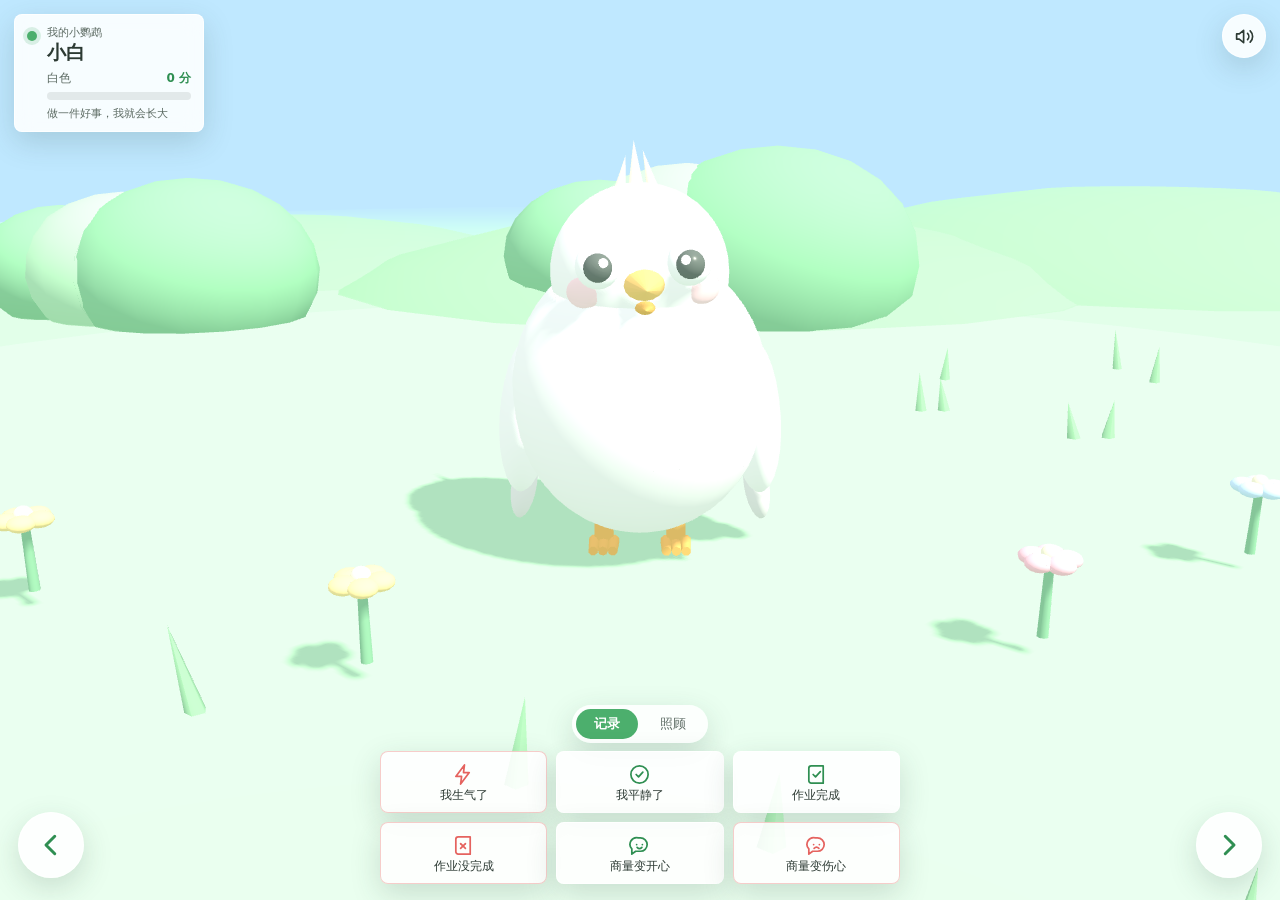
==== index.html @ 8490cca9 "Move parrot onto the grass with left/right flying controls" ====
<!doctype html>
<html lang="zh-CN">
  <head>
    <meta charset="UTF-8" />
    <meta name="viewport" content="width=device-width, initial-scale=1, viewport-fit=cover" />
    <meta name="theme-color" content="#bfe8ff" />
    <meta name="description" content="一只会陪你管理情绪和学习的小鹦鹉。" />
    <link rel="icon" href="./favicon.svg" type="image/svg+xml" />
    <title>小鹦鹉 · 成长花园</title>
    <link rel="stylesheet" href="./styles.css" />
  </head>
  <body>
    <main id="app">
      <canvas id="scene" aria-label="3D 小鹦鹉"></canvas>

      <div id="loading" class="loading" role="status">
        <div class="loading-bird" aria-hidden="true"></div>
        <p>小鹦鹉正在飞来...</p>
      </div>

      <div id="fallback" class="fallback" hidden>
        <h2>小鹦鹉飞不动了</h2>
        <p>这个浏览器好像打不开 3D。换一个浏览器，或者用手机、平板再试试。</p>
      </div>

      <header class="hud">
        <section class="pet-status" aria-label="小鹦鹉状态">
          <span class="status-dot" aria-hidden="true"></span>
          <div class="status-copy">
            <p class="eyebrow">我的小鹦鹉</p>
            <h1 id="pet-name">小白</h1>

            <div class="growth-row">
              <span id="level-text">白色</span>
              <strong id="score-text">0 分</strong>
            </div>
            <div class="growth-track" aria-hidden="true">
              <div id="growth-fill" class="growth-fill"></div>
            </div>
            <p id="growth-hint" class="growth-hint">做一件好事，我就会长大</p>
          </div>
        </section>

        <button
          id="sound-toggle"
          class="icon-button"
          type="button"
          aria-label="关闭声音"
          aria-pressed="true"
        >
          <svg viewBox="0 0 24 24" aria-hidden="true" class="icon-on">
            <path d="M11 5 6 9H3v6h3l5 4V5Z"></path>
            <path d="M15.5 8.5a5 5 0 0 1 0 7"></path>
            <path d="M18.5 5.5a9 9 0 0 1 0 13"></path>
          </svg>
          <svg viewBox="0 0 24 24" aria-hidden="true" class="icon-off">
            <path d="M11 5 6 9H3v6h3l5 4V5Z"></path>
            <path d="m16 9 5 6"></path>
            <path d="m21 9-5 6"></path>
          </svg>
        </button>
      </header>

      <p id="speech" class="speech" role="status" aria-live="polite"></p>
      <p id="interaction-hint" class="interaction-hint">点一点小鹦鹉，陪陪它</p>

      <button id="move-left" class="move-button move-left" type="button" aria-label="向左飞">
        <svg viewBox="0 0 24 24" aria-hidden="true">
          <path d="M15 5 8 12l7 7"></path>
        </svg>
      </button>
      <button id="move-right" class="move-button move-right" type="button" aria-label="向右飞">
        <svg viewBox="0 0 24 24" aria-hidden="true">
          <path d="m9 5 7 7-7 7"></path>
        </svg>
      </button>

      <section id="anger-panel" class="anger-panel" hidden aria-live="polite">
        <div class="anger-top">
          <span class="anger-label">深呼吸</span>
          <strong id="anger-time">0:00</strong>
        </div>
        <p id="anger-hint" class="anger-hint">5 分钟内平静下来，我就会变回来</p>
        <button id="calm-button" class="calm-button" type="button">我平静了</button>
      </section>

      <footer class="dock" aria-label="和小鹦鹉一起记录">
        <div class="dock-tabs" role="tablist" aria-label="切换面板">
          <button
            class="dock-tab is-active"
            type="button"
            role="tab"
            aria-selected="true"
            data-tab="score"
          >
            记录
          </button>
          <button
            class="dock-tab"
            type="button"
            role="tab"
            aria-selected="false"
            data-tab="care"
          >
            照顾
          </button>
        </div>

        <div class="dock-panel" data-panel="score">
          <button class="score-button is-bad" type="button" data-action="angry">
            <svg viewBox="0 0 24 24" aria-hidden="true">
              <path d="M13 2 4 14h6l-1 8 9-12h-6l1-8Z"></path>
            </svg>
            <span>我生气了</span>
          </button>

          <button class="score-button is-good" type="button" data-action="calm">
            <svg viewBox="0 0 24 24" aria-hidden="true">
              <path d="M12 21a9 9 0 1 0 0-18 9 9 0 0 0 0 18Z"></path>
              <path d="m8.5 12 2.5 2.5 4.5-5"></path>
            </svg>
            <span>我平静了</span>
          </button>

          <button class="score-button is-good" type="button" data-action="homework-done">
            <svg viewBox="0 0 24 24" aria-hidden="true">
              <path d="M4 5.5A2.5 2.5 0 0 1 6.5 3H19v18H6.5A2.5 2.5 0 0 1 4 18.5v-13Z"></path>
              <path d="m8.5 12 2.5 2.5 5-5.5"></path>
            </svg>
            <span>作业完成</span>
          </button>

          <button class="score-button is-bad" type="button" data-action="homework-missed">
            <svg viewBox="0 0 24 24" aria-hidden="true">
              <path d="M4 5.5A2.5 2.5 0 0 1 6.5 3H19v18H6.5A2.5 2.5 0 0 1 4 18.5v-13Z"></path>
              <path d="m9 10 5 5"></path>
              <path d="m14 10-5 5"></path>
            </svg>
            <span>作业没完成</span>
          </button>

          <button class="score-button is-good" type="button" data-action="talk-happy">
            <svg viewBox="0 0 24 24" aria-hidden="true">
              <path d="M20 11a7 7 0 0 1-7 7H8l-4 3v-5.5A7 7 0 0 1 11 4h2a7 7 0 0 1 7 7Z"></path>
              <path d="M9 11h.01"></path>
              <path d="M15 11h.01"></path>
              <path d="M9.5 14c1.5 1.5 3.5 1.5 5 0"></path>
            </svg>
            <span>商量变开心</span>
          </button>

          <button class="score-button is-bad" type="button" data-action="talk-sad">
            <svg viewBox="0 0 24 24" aria-hidden="true">
              <path d="M20 11a7 7 0 0 1-7 7H8l-4 3v-5.5A7 7 0 0 1 11 4h2a7 7 0 0 1 7 7Z"></path>
              <path d="M9 11h.01"></path>
              <path d="M15 11h.01"></path>
              <path d="M9.5 15c1.5-1.5 3.5-1.5 5 0"></path>
            </svg>
            <span>商量变伤心</span>
          </button>
        </div>

        <div class="dock-panel" data-panel="care" hidden>
          <button class="care-button" type="button" data-action="pat">
            <svg viewBox="0 0 24 24" aria-hidden="true">
              <path d="M8 11V5.5a1.5 1.5 0 0 1 3 0V11"></path>
              <path d="M11 10V4.5a1.5 1.5 0 0 1 3 0V10"></path>
              <path d="M14 10V6a1.5 1.5 0 0 1 3 0v5"></path>
              <path d="M8 10.5 6.8 9.3a1.5 1.5 0 0 0-2.3 1.9L7 16a6 6 0 0 0 5.2 3H13a6 6 0 0 0 6-6V9a1.5 1.5 0 0 0-3 0"></path>
            </svg>
            <span>摸摸头</span>
          </button>

          <button class="care-button" type="button" data-action="brush">
            <svg viewBox="0 0 24 24" aria-hidden="true">
              <path d="m14.5 4.5 5 5"></path>
              <path d="m4 20 10.5-10.5"></path>
              <path d="M11 6.5 15.5 2l6.5 6.5-4.5 4.5"></path>
              <path d="m4 20 2 .5.5-2"></path>
            </svg>
            <span>梳梳毛</span>
          </button>

          <button class="care-button" type="button" data-action="feed">
            <svg viewBox="0 0 24 24" aria-hidden="true">
              <path d="M5 11h14l-1.3 9H6.3L5 11Z"></path>
              <path d="M8 11V8a4 4 0 0 1 8 0v3"></path>
              <path d="M9 15h6"></path>
            </svg>
            <span>喂一口</span>
          </button>

          <button class="care-button" type="button" data-action="talk">
            <svg viewBox="0 0 24 24" aria-hidden="true">
              <path d="M20 11a7 7 0 0 1-7 7H8l-4 3v-5.5A7 7 0 0 1 11 4h2a7 7 0 0 1 7 7Z"></path>
              <path d="M9 11h.01"></path>
              <path d="M13 11h.01"></path>
              <path d="M17 11h.01"></path>
            </svg>
            <span>叫一声</span>
          </button>
        </div>
      </footer>
    </main>

    <script src="./vendor/three.min.js"></script>
    <script src="./app.js"></script>
  </body>
</html>
---- styles.css ----
:root {
  --ink: #2c3a33;
  --ink-soft: #5c6b63;
  --panel: rgba(255, 255, 255, 0.88);
  --panel-line: rgba(255, 255, 255, 0.9);
  --shadow: 0 10px 30px rgba(44, 74, 60, 0.18);
  --leaf: #4caf6d;
  --leaf-deep: #2f8f52;
  --sun: #ffb347;
  --danger: #e5635f;
  --sky: #bfe8ff;
  --radius: 8px;
  --safe-top: env(safe-area-inset-top, 0px);
  --safe-bottom: env(safe-area-inset-bottom, 0px);
  --safe-left: env(safe-area-inset-left, 0px);
  --safe-right: env(safe-area-inset-right, 0px);
}

* {
  box-sizing: border-box;
}

[hidden] {
  display: none !important;
}

html,
body {
  margin: 0;
  padding: 0;
  height: 100%;
  overflow: hidden;
}

body {
  font-family: "PingFang SC", "Hiragino Sans GB", "Microsoft YaHei", "Segoe UI",
    system-ui, sans-serif;
  color: var(--ink);
  background: var(--sky);
  -webkit-tap-highlight-color: transparent;
  overscroll-behavior: none;
}

#app {
  position: fixed;
  inset: 0;
}

#scene {
  position: absolute;
  inset: 0;
  display: block;
  width: 100%;
  height: 100%;
  touch-action: none;
  cursor: grab;
}

#scene.is-dragging {
  cursor: grabbing;
}

/* ---------- HUD ---------- */

.hud {
  position: absolute;
  top: calc(var(--safe-top) + 14px);
  right: calc(var(--safe-right) + 14px);
  left: calc(var(--safe-left) + 14px);
  display: flex;
  align-items: flex-start;
  justify-content: space-between;
  gap: 12px;
  pointer-events: none;
}

.pet-status {
  display: flex;
  align-items: flex-start;
  gap: 10px;
  min-width: 190px;
  max-width: 280px;
  padding: 10px 12px;
  border: 1px solid var(--panel-line);
  border-radius: var(--radius);
  background: var(--panel);
  box-shadow: var(--shadow);
  backdrop-filter: blur(10px);
  -webkit-backdrop-filter: blur(10px);
}

.status-dot {
  flex: none;
  width: 10px;
  height: 10px;
  margin-top: 6px;
  border-radius: 50%;
  background: var(--leaf);
  box-shadow: 0 0 0 4px rgba(76, 175, 109, 0.18);
}

.status-copy {
  flex: 1;
  min-width: 0;
}

.eyebrow {
  margin: 0;
  font-size: 11px;
  letter-spacing: 0;
  color: var(--ink-soft);
}

#pet-name {
  margin: 1px 0 6px;
  font-size: 19px;
  line-height: 1.2;
  font-weight: 700;
}

.growth-row {
  display: flex;
  align-items: baseline;
  justify-content: space-between;
  gap: 8px;
  font-size: 12px;
  color: var(--ink-soft);
}

.growth-row strong {
  font-size: 12px;
  color: var(--leaf-deep);
}

.growth-track {
  height: 8px;
  margin-top: 5px;
  border-radius: 999px;
  background: rgba(44, 58, 51, 0.1);
  overflow: hidden;
}

.growth-fill {
  width: 0%;
  height: 100%;
  border-radius: 999px;
  background: linear-gradient(90deg, #7fd89a, var(--leaf-deep));
  transition: width 520ms cubic-bezier(0.22, 0.8, 0.3, 1);
}

.growth-fill.is-revive {
  background: linear-gradient(90deg, #ffd76a, #f0a93c);
}

.growth-hint {
  margin: 6px 0 0;
  font-size: 11px;
  line-height: 1.4;
  color: var(--ink-soft);
}

.revive-box {
  display: none;
}

.icon-button {
  flex: none;
  display: grid;
  place-items: center;
  width: 44px;
  height: 44px;
  border: 1px solid var(--panel-line);
  border-radius: 50%;
  background: var(--panel);
  color: var(--ink);
  box-shadow: var(--shadow);
  cursor: pointer;
  pointer-events: auto;
  transition: transform 160ms ease, background 160ms ease;
}

.icon-button:active {
  transform: scale(0.92);
}

.icon-button svg {
  width: 21px;
  height: 21px;
  fill: none;
  stroke: currentColor;
  stroke-width: 1.9;
  stroke-linecap: round;
  stroke-linejoin: round;
}

.icon-button .icon-off {
  display: none;
}

.icon-button[aria-pressed="false"] .icon-on {
  display: none;
}

.icon-button[aria-pressed="false"] .icon-off {
  display: block;
}

/* ---------- Speech ---------- */

.speech {
  position: absolute;
  left: 50%;
  top: 21%;
  transform: translate(-50%, 8px);
  max-width: min(78vw, 330px);
  margin: 0;
  padding: 10px 14px;
  border-radius: var(--radius);
  background: #fff;
  color: var(--ink);
  font-size: 15px;
  line-height: 1.45;
  text-align: center;
  box-shadow: var(--shadow);
  opacity: 0;
  pointer-events: none;
  transition: opacity 220ms ease, transform 220ms ease;
}

.speech.is-visible {
  opacity: 1;
  transform: translate(-50%, 0);
}

.speech::after {
  content: "";
  position: absolute;
  left: 50%;
  bottom: -7px;
  width: 14px;
  height: 14px;
  margin-left: -7px;
  background: #fff;
  transform: rotate(45deg);
  border-radius: 2px;
}

.interaction-hint {
  position: absolute;
  left: 50%;
  bottom: calc(var(--safe-bottom) + 206px);
  transform: translateX(-50%);
  margin: 0;
  padding: 5px 12px;
  border-radius: 999px;
  background: rgba(255, 255, 255, 0.72);
  color: var(--ink-soft);
  font-size: 12px;
  white-space: nowrap;
  pointer-events: none;
  transition: opacity 600ms ease;
}

.interaction-hint.is-hidden {
  opacity: 0;
}

/* ---------- 生气计时 ---------- */

.anger-panel {
  position: absolute;
  left: 50%;
  bottom: calc(var(--safe-bottom) + 178px);
  transform: translateX(-50%);
  width: min(92vw, 360px);
  padding: 12px 14px 14px;
  border: 1px solid rgba(229, 99, 95, 0.35);
  border-radius: var(--radius);
  background: rgba(255, 255, 255, 0.95);
  box-shadow: var(--shadow);
  z-index: 6;
}

.anger-top {
  display: flex;
  align-items: baseline;
  justify-content: space-between;
  gap: 8px;
}

.anger-label {
  font-size: 12px;
  color: var(--ink-soft);
}

#anger-time {
  font-size: 21px;
  line-height: 1;
  color: var(--danger);
}

.anger-hint {
  margin: 5px 0 10px;
  font-size: 12px;
  line-height: 1.4;
  color: var(--ink-soft);
}

.calm-button {
  display: block;
  width: 100%;
  padding: 12px;
  border: none;
  border-radius: var(--radius);
  background: var(--leaf);
  color: #fff;
  font-family: inherit;
  font-size: 16px;
  font-weight: 700;
  cursor: pointer;
  transition: transform 140ms ease, background 140ms ease;
}

.calm-button:active {
  transform: translateY(2px) scale(0.99);
  background: var(--leaf-deep);
}

/* ---------- 底部面板 ---------- */

.dock {
  position: absolute;
  right: calc(var(--safe-right) + 14px);
  bottom: calc(var(--safe-bottom) + 16px);
  left: calc(var(--safe-left) + 14px);
  display: flex;
  flex-direction: column;
  gap: 8px;
  max-width: 520px;
  margin: 0 auto;
}

.dock-tabs {
  align-self: center;
  display: flex;
  gap: 4px;
  padding: 4px;
  border-radius: 999px;
  background: rgba(255, 255, 255, 0.86);
  box-shadow: var(--shadow);
}

.dock-tab {
  border: none;
  padding: 6px 18px;
  border-radius: 999px;
  background: transparent;
  color: var(--ink-soft);
  font-family: inherit;
  font-size: 13px;
  cursor: pointer;
  transition: background 160ms ease, color 160ms ease;
}

.dock-tab.is-active {
  background: var(--leaf);
  color: #fff;
  font-weight: 700;
}

.dock-panel {
  display: grid;
  grid-template-columns: repeat(3, minmax(0, 1fr));
  gap: 9px;
}

.dock-panel[data-panel="care"] {
  grid-template-columns: repeat(4, minmax(0, 1fr));
}

.score-button,
.care-button {
  display: flex;
  flex-direction: column;
  align-items: center;
  justify-content: center;
  gap: 3px;
  min-width: 0;
  min-height: 62px;
  padding: 9px 4px 8px;
  border: 1px solid var(--panel-line);
  border-radius: var(--radius);
  background: var(--panel);
  color: var(--ink);
  font-family: inherit;
  font-size: 12px;
  line-height: 1.1;
  white-space: nowrap;
  box-shadow: var(--shadow);
  cursor: pointer;
  transition: transform 140ms ease, background 140ms ease;
}

.score-button svg,
.care-button svg {
  width: 23px;
  height: 23px;
  fill: none;
  stroke: var(--leaf-deep);
  stroke-width: 1.8;
  stroke-linecap: round;
  stroke-linejoin: round;
}

.score-button.is-bad svg {
  stroke: var(--danger);
}

.score-button.is-bad {
  border-color: rgba(229, 99, 95, 0.32);
}

.score-button:active,
.care-button:active {
  transform: translateY(2px) scale(0.98);
  background: #fff;
}

.score-button.is-busy,
.care-button.is-busy {
  background: #fff;
}

/* ---------- 左右飞行按钮 ---------- */

.move-button {
  position: absolute;
  bottom: calc(var(--safe-bottom) + 22px);
  display: grid;
  place-items: center;
  width: 66px;
  height: 66px;
  padding: 0;
  border: 1px solid var(--panel-line);
  border-radius: 50%;
  background: rgba(255, 255, 255, 0.9);
  color: var(--leaf-deep);
  box-shadow: var(--shadow);
  cursor: pointer;
  touch-action: none;
  user-select: none;
  -webkit-user-select: none;
  z-index: 8;
  transition: transform 120ms ease, background 140ms ease;
}

.move-button svg {
  width: 30px;
  height: 30px;
  fill: none;
  stroke: currentColor;
  stroke-width: 2.4;
  stroke-linecap: round;
  stroke-linejoin: round;
}

.move-left {
  left: calc(var(--safe-left) + 18px);
}

.move-right {
  right: calc(var(--safe-right) + 18px);
}

.move-button.is-held {
  transform: scale(0.94);
  background: var(--leaf);
  color: #fff;
}

body.is-egg .move-button {
  opacity: 0.4;
}

/* 变成蛋的时候按钮不能再按 */
body.is-egg .move-button {
  cursor: not-allowed;
}

/* ---------- Loading / fallback ---------- */

.loading,
.fallback {
  position: absolute;
  inset: 0;
  display: grid;
  place-content: center;
  justify-items: center;
  gap: 14px;
  padding: 24px;
  background: linear-gradient(180deg, #cdeeff 0%, #bfe8ff 55%, #d9f3d8 100%);
  text-align: center;
  transition: opacity 420ms ease;
  z-index: 20;
}

.loading p,
.fallback p {
  margin: 0;
  color: var(--ink-soft);
  font-size: 14px;
  line-height: 1.6;
  max-width: 30ch;
}

.fallback h2 {
  margin: 0;
  font-size: 18px;
}

.loading.is-hidden {
  opacity: 0;
  pointer-events: none;
}

.loading-bird {
  width: 52px;
  height: 52px;
  border-radius: 50% 50% 46% 46%;
  background: #fff;
  box-shadow: inset -8px -6px 0 rgba(255, 179, 71, 0.25);
  position: relative;
  animation: hover 1.6s ease-in-out infinite;
}

.loading-bird::before {
  content: "";
  position: absolute;
  right: -6px;
  top: 20px;
  width: 0;
  height: 0;
  border-top: 7px solid transparent;
  border-bottom: 7px solid transparent;
  border-left: 13px solid var(--sun);
}

.loading-bird::after {
  content: "";
  position: absolute;
  left: 13px;
  top: 15px;
  width: 7px;
  height: 7px;
  border-radius: 50%;
  background: var(--ink);
}

@keyframes hover {
  0%,
  100% {
    transform: translateY(0) rotate(-2deg);
  }
  50% {
    transform: translateY(-9px) rotate(2deg);
  }
}

/* ---------- Small screens ---------- */

@media (max-width: 420px) {
  .pet-status {
    min-width: 0;
    max-width: 66vw;
    padding: 9px 10px;
  }

  #pet-name {
    font-size: 17px;
  }

  .speech {
    top: 18%;
    font-size: 14px;
  }

  .dock {
    gap: 6px;
  }

  .dock-panel {
    gap: 7px;
  }

  .score-button,
  .care-button {
    min-height: 58px;
    padding: 8px 2px 7px;
    font-size: 11px;
  }

  .score-button svg,
  .care-button svg {
    width: 21px;
    height: 21px;
  }

  .interaction-hint {
    display: none;
  }

  .anger-panel {
    bottom: calc(var(--safe-bottom) + 168px);
  }

  /* 手机上把方向按钮抬到面板上方，免得挡住记录按钮 */
  .move-button {
    bottom: calc(var(--safe-bottom) + 214px);
    width: 56px;
    height: 56px;
  }

  .move-button svg {
    width: 26px;
    height: 26px;
  }

  .move-left {
    left: calc(var(--safe-left) + 12px);
  }

  .move-right {
    right: calc(var(--safe-right) + 12px);
  }
}

@media (max-height: 620px) {
  .interaction-hint {
    display: none;
  }

  .speech {
    top: 26%;
    font-size: 14px;
  }
}

@media (prefers-reduced-motion: reduce) {
  .loading-bird {
    animation: none;
  }

  .growth-fill {
    transition: none;
  }
}
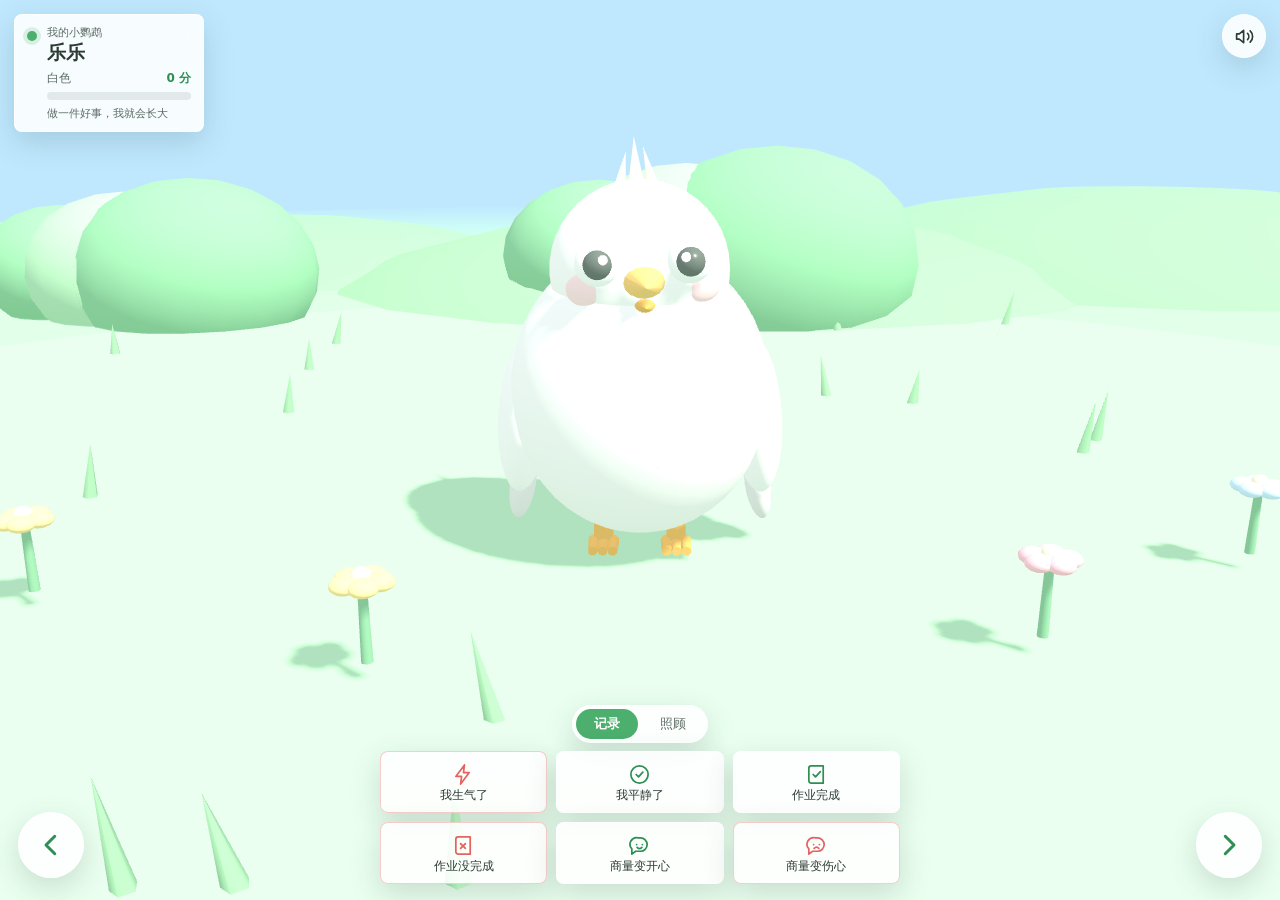
==== commit 77e4c2af: "Name the parrot Lele (乐乐)" ====
--- a/index.html
+++ b/index.html
@@ -28,7 +28,7 @@
           <span class="status-dot" aria-hidden="true"></span>
           <div class="status-copy">
             <p class="eyebrow">我的小鹦鹉</p>
-            <h1 id="pet-name">小白</h1>
+            <h1 id="pet-name">乐乐</h1>
 
             <div class="growth-row">
               <span id="level-text">白色</span>
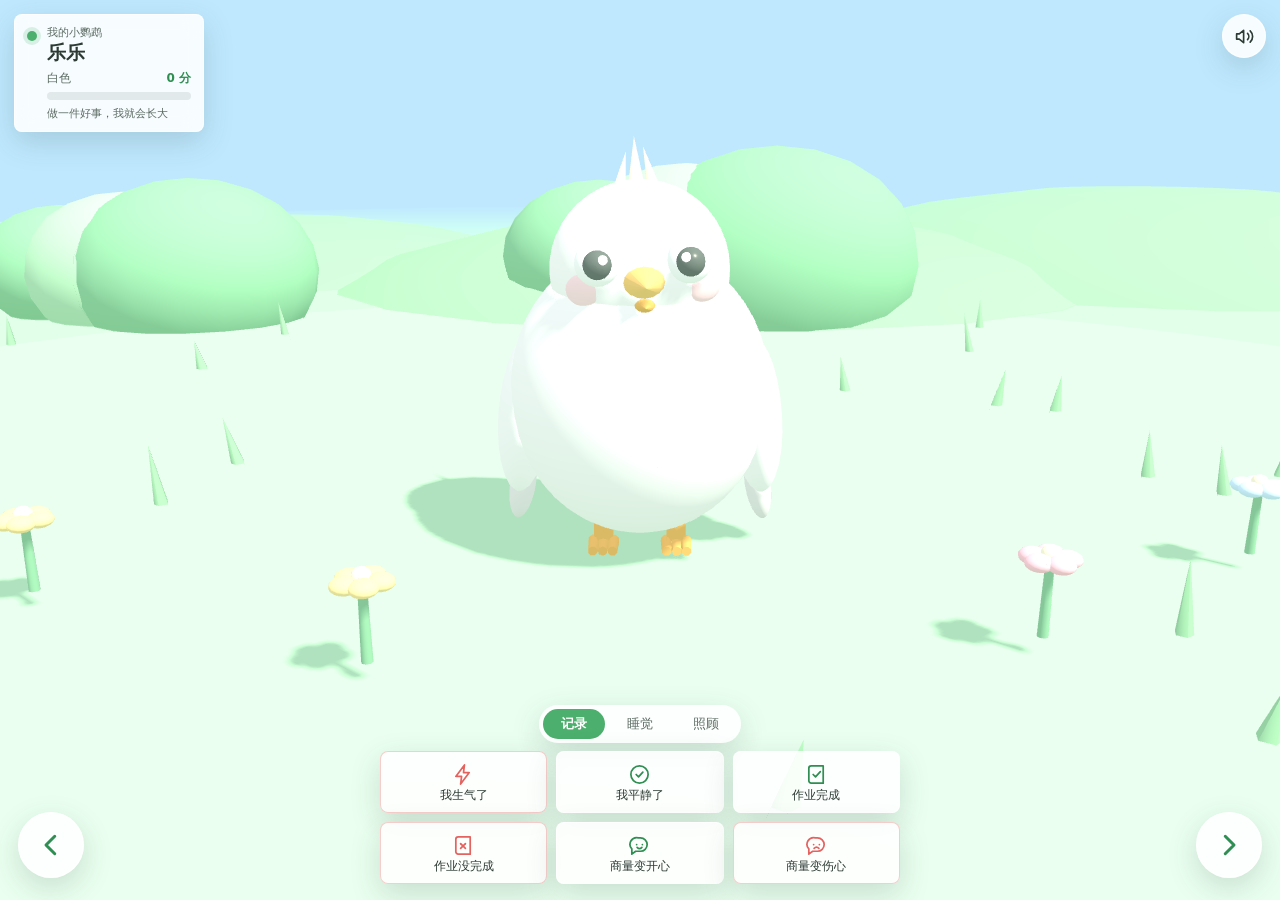
==== commit 1cc9db06: "Add sleep scoring panel with undo, and keep move buttons clear of the taller dock" ====
--- a/index.html
+++ b/index.html
@@ -100,6 +100,15 @@
             type="button"
             role="tab"
             aria-selected="false"
+            data-tab="sleep"
+          >
+            睡觉
+          </button>
+          <button
+            class="dock-tab"
+            type="button"
+            role="tab"
+            aria-selected="false"
             data-tab="care"
           >
             照顾
@@ -160,6 +169,51 @@
           </button>
         </div>
 
+        <div class="dock-panel" data-panel="sleep" hidden>
+          <button class="score-button is-bad" type="button" data-action="sleep-drag">
+            <svg viewBox="0 0 24 24" aria-hidden="true">
+              <path d="M12 21a9 9 0 1 0 0-18 9 9 0 0 0 0 18Z"></path>
+              <path d="M12 7.5V12l3 2"></path>
+            </svg>
+            <span>睡前事情拖拉</span>
+          </button>
+
+          <button class="score-button is-bad" type="button" data-action="sleep-wake">
+            <svg viewBox="0 0 24 24" aria-hidden="true">
+              <path d="M3 10.5 12 3l9 7.5"></path>
+              <path d="M5 9.5V20h14V9.5"></path>
+              <path d="M9 20v-5h6v5"></path>
+            </svg>
+            <span>半夜醒来</span>
+          </button>
+
+          <button class="score-button is-bad" type="button" data-action="sleep-chat">
+            <svg viewBox="0 0 24 24" aria-hidden="true">
+              <path d="M20 10a6 6 0 0 1-6 6H8l-4 3v-5.5A6 6 0 0 1 10 4h4a6 6 0 0 1 6 6Z"></path>
+              <path d="M9 10h.01"></path>
+              <path d="M12 13h.01"></path>
+              <path d="M15 10h.01"></path>
+            </svg>
+            <span>半夜和妹妹聊天</span>
+          </button>
+
+          <button class="score-button is-good" type="button" data-action="sleep-good">
+            <svg viewBox="0 0 24 24" aria-hidden="true">
+              <path d="M20 14.5A8 8 0 0 1 9.5 4a8 8 0 1 0 10.5 10.5Z"></path>
+              <path d="m16.5 7 .9 1.9 2.1.3-1.5 1.4.4 2-1.9-1-1.9 1 .4-2-1.5-1.4 2.1-.3Z"></path>
+            </svg>
+            <span>睡得香</span>
+          </button>
+
+          <button id="undo-button" class="undo-button" type="button">
+            <svg viewBox="0 0 24 24" aria-hidden="true">
+              <path d="M9 7H5V3"></path>
+              <path d="M5 7a8 8 0 1 1-1 7"></path>
+            </svg>
+            <span>点错了，加回来</span>
+          </button>
+        </div>
+
         <div class="dock-panel" data-panel="care" hidden>
           <button class="care-button" type="button" data-action="pat">
             <svg viewBox="0 0 24 24" aria-hidden="true">
--- a/styles.css
+++ b/styles.css
@@ -376,6 +376,49 @@
 
 .dock-panel[data-panel="care"] {
   grid-template-columns: repeat(4, minmax(0, 1fr));
+}
+
+/* 睡觉的按钮字比较长，用两列排 */
+.dock-panel[data-panel="sleep"] {
+  grid-template-columns: repeat(2, minmax(0, 1fr));
+}
+
+.undo-button {
+  grid-column: 1 / -1;
+  display: flex;
+  align-items: center;
+  justify-content: center;
+  gap: 6px;
+  min-height: 40px;
+  padding: 8px 10px;
+  border: 1px dashed rgba(44, 58, 51, 0.28);
+  border-radius: var(--radius);
+  background: rgba(255, 255, 255, 0.7);
+  color: var(--ink-soft);
+  font-family: inherit;
+  font-size: 13px;
+  cursor: pointer;
+  transition: background 140ms ease, transform 140ms ease, opacity 160ms ease;
+}
+
+.undo-button svg {
+  width: 17px;
+  height: 17px;
+  fill: none;
+  stroke: currentColor;
+  stroke-width: 1.9;
+  stroke-linecap: round;
+  stroke-linejoin: round;
+}
+
+.undo-button:active {
+  transform: translateY(2px) scale(0.99);
+  background: #fff;
+}
+
+.undo-button:disabled {
+  opacity: 0.45;
+  cursor: default;
 }
 
 .score-button,
@@ -613,9 +656,10 @@
     bottom: calc(var(--safe-bottom) + 168px);
   }
 
-  /* 手机上把方向按钮抬到面板上方，免得挡住记录按钮 */
+  /* 手机上把方向按钮抬到面板上方，免得挡住记录按钮。
+     面板高度由 JS 写进 --dock-height，睡觉面板变高时按钮会自动跟着抬高。 */
   .move-button {
-    bottom: calc(var(--safe-bottom) + 214px);
+    bottom: calc(var(--safe-bottom) + var(--dock-height, 186px) + 28px);
     width: 56px;
     height: 56px;
   }
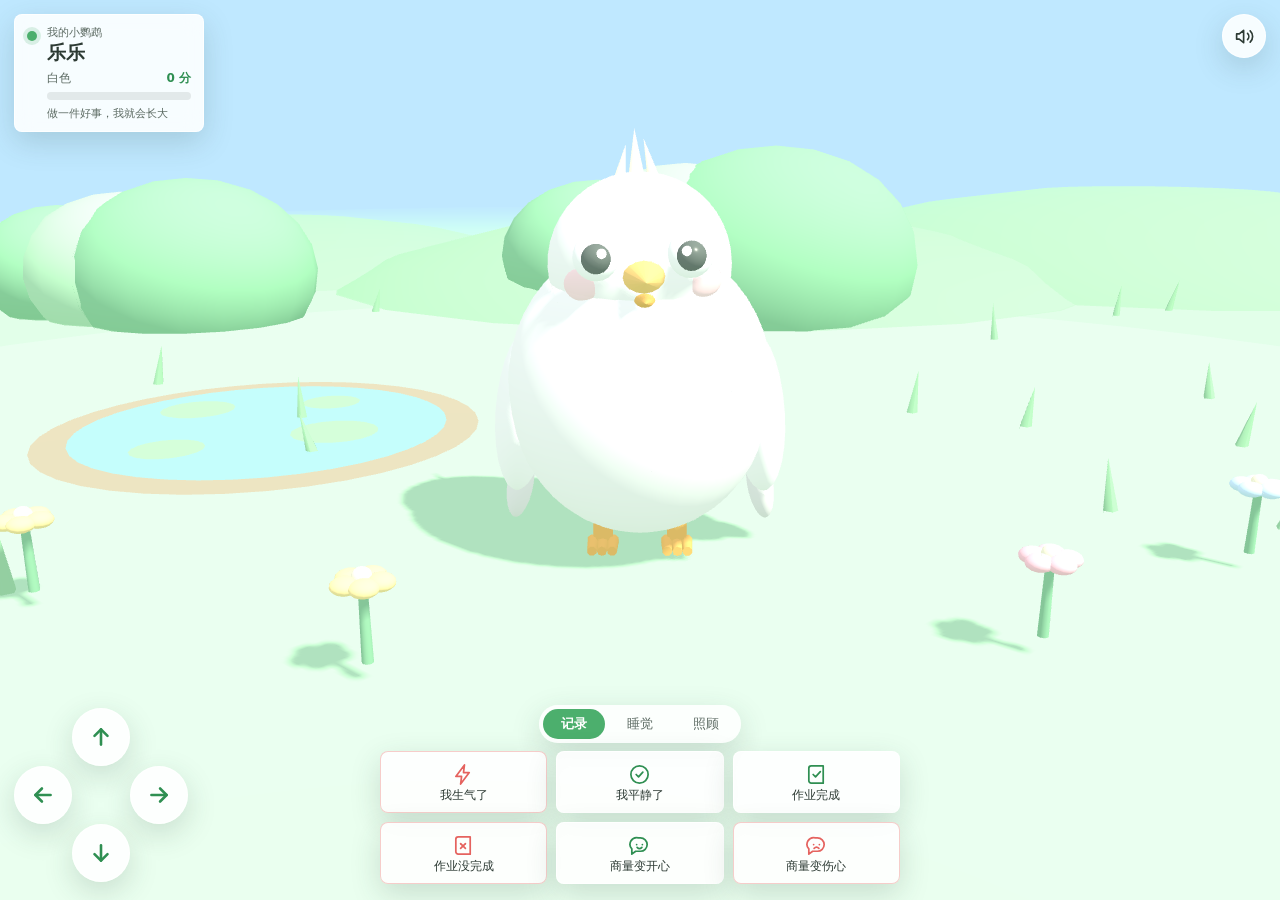
==== commit ef03dbdc: "Replace left/right buttons with a four-way d-pad so Lele can also fly forward and back" ====
--- a/index.html
+++ b/index.html
@@ -64,16 +64,32 @@
       <p id="speech" class="speech" role="status" aria-live="polite"></p>
       <p id="interaction-hint" class="interaction-hint">点一点小鹦鹉，陪陪它</p>
 
-      <button id="move-left" class="move-button move-left" type="button" aria-label="向左飞">
-        <svg viewBox="0 0 24 24" aria-hidden="true">
-          <path d="M15 5 8 12l7 7"></path>
-        </svg>
-      </button>
-      <button id="move-right" class="move-button move-right" type="button" aria-label="向右飞">
-        <svg viewBox="0 0 24 24" aria-hidden="true">
-          <path d="m9 5 7 7-7 7"></path>
-        </svg>
-      </button>
+      <div class="dpad" role="group" aria-label="带乐乐飞">
+        <button id="move-forward" class="move-button dpad-up" type="button" aria-label="向前飞">
+          <svg viewBox="0 0 24 24" aria-hidden="true">
+            <path d="M12 19V5"></path>
+            <path d="m6 11 6-6 6 6"></path>
+          </svg>
+        </button>
+        <button id="move-left" class="move-button dpad-left" type="button" aria-label="向左飞">
+          <svg viewBox="0 0 24 24" aria-hidden="true">
+            <path d="M19 12H5"></path>
+            <path d="m11 6-6 6 6 6"></path>
+          </svg>
+        </button>
+        <button id="move-right" class="move-button dpad-right" type="button" aria-label="向右飞">
+          <svg viewBox="0 0 24 24" aria-hidden="true">
+            <path d="M5 12h14"></path>
+            <path d="m13 6 6 6-6 6"></path>
+          </svg>
+        </button>
+        <button id="move-back" class="move-button dpad-down" type="button" aria-label="向后飞">
+          <svg viewBox="0 0 24 24" aria-hidden="true">
+            <path d="M12 5v14"></path>
+            <path d="m6 13 6 6 6-6"></path>
+          </svg>
+        </button>
+      </div>
 
       <section id="anger-panel" class="anger-panel" hidden aria-live="polite">
         <div class="anger-top">
--- a/styles.css
+++ b/styles.css
@@ -474,15 +474,25 @@
   background: #fff;
 }
 
-/* ---------- 左右飞行按钮 ---------- */
+/* ---------- 四个方向的十字方向盘 ---------- */
+
+.dpad {
+  --dpad-btn: 58px;
+  position: absolute;
+  left: calc(var(--safe-left) + 14px);
+  bottom: calc(var(--safe-bottom) + 18px);
+  width: calc(var(--dpad-btn) * 3);
+  height: calc(var(--dpad-btn) * 3);
+  z-index: 8;
+  pointer-events: none;
+}
 
 .move-button {
   position: absolute;
-  bottom: calc(var(--safe-bottom) + 22px);
   display: grid;
   place-items: center;
-  width: 66px;
-  height: 66px;
+  width: var(--dpad-btn);
+  height: var(--dpad-btn);
   padding: 0;
   border: 1px solid var(--panel-line);
   border-radius: 50%;
@@ -493,13 +503,13 @@
   touch-action: none;
   user-select: none;
   -webkit-user-select: none;
-  z-index: 8;
+  pointer-events: auto;
   transition: transform 120ms ease, background 140ms ease;
 }
 
 .move-button svg {
-  width: 30px;
-  height: 30px;
+  width: 26px;
+  height: 26px;
   fill: none;
   stroke: currentColor;
   stroke-width: 2.4;
@@ -507,12 +517,24 @@
   stroke-linejoin: round;
 }
 
-.move-left {
-  left: calc(var(--safe-left) + 18px);
-}
-
-.move-right {
-  right: calc(var(--safe-right) + 18px);
+.dpad-up {
+  left: var(--dpad-btn);
+  top: 0;
+}
+
+.dpad-down {
+  left: var(--dpad-btn);
+  bottom: 0;
+}
+
+.dpad-left {
+  left: 0;
+  top: var(--dpad-btn);
+}
+
+.dpad-right {
+  right: 0;
+  top: var(--dpad-btn);
 }
 
 .move-button.is-held {
@@ -523,10 +545,6 @@
 
 body.is-egg .move-button {
   opacity: 0.4;
-}
-
-/* 变成蛋的时候按钮不能再按 */
-body.is-egg .move-button {
   cursor: not-allowed;
 }
 
@@ -656,25 +674,17 @@
     bottom: calc(var(--safe-bottom) + 168px);
   }
 
-  /* 手机上把方向按钮抬到面板上方，免得挡住记录按钮。
-     面板高度由 JS 写进 --dock-height，睡觉面板变高时按钮会自动跟着抬高。 */
-  .move-button {
-    bottom: calc(var(--safe-bottom) + var(--dock-height, 186px) + 28px);
-    width: 56px;
-    height: 56px;
+  /* 手机上把方向盘抬到面板上方，免得挡住记录按钮。
+     面板高度由 JS 写进 --dock-height，睡觉面板变高时它会自动跟着抬高。 */
+  .dpad {
+    --dpad-btn: 48px;
+    left: calc(var(--safe-left) + 10px);
+    bottom: calc(var(--safe-bottom) + var(--dock-height, 186px) + 16px);
   }
 
   .move-button svg {
-    width: 26px;
-    height: 26px;
-  }
-
-  .move-left {
-    left: calc(var(--safe-left) + 12px);
-  }
-
-  .move-right {
-    right: calc(var(--safe-right) + 12px);
+    width: 22px;
+    height: 22px;
   }
 }
 
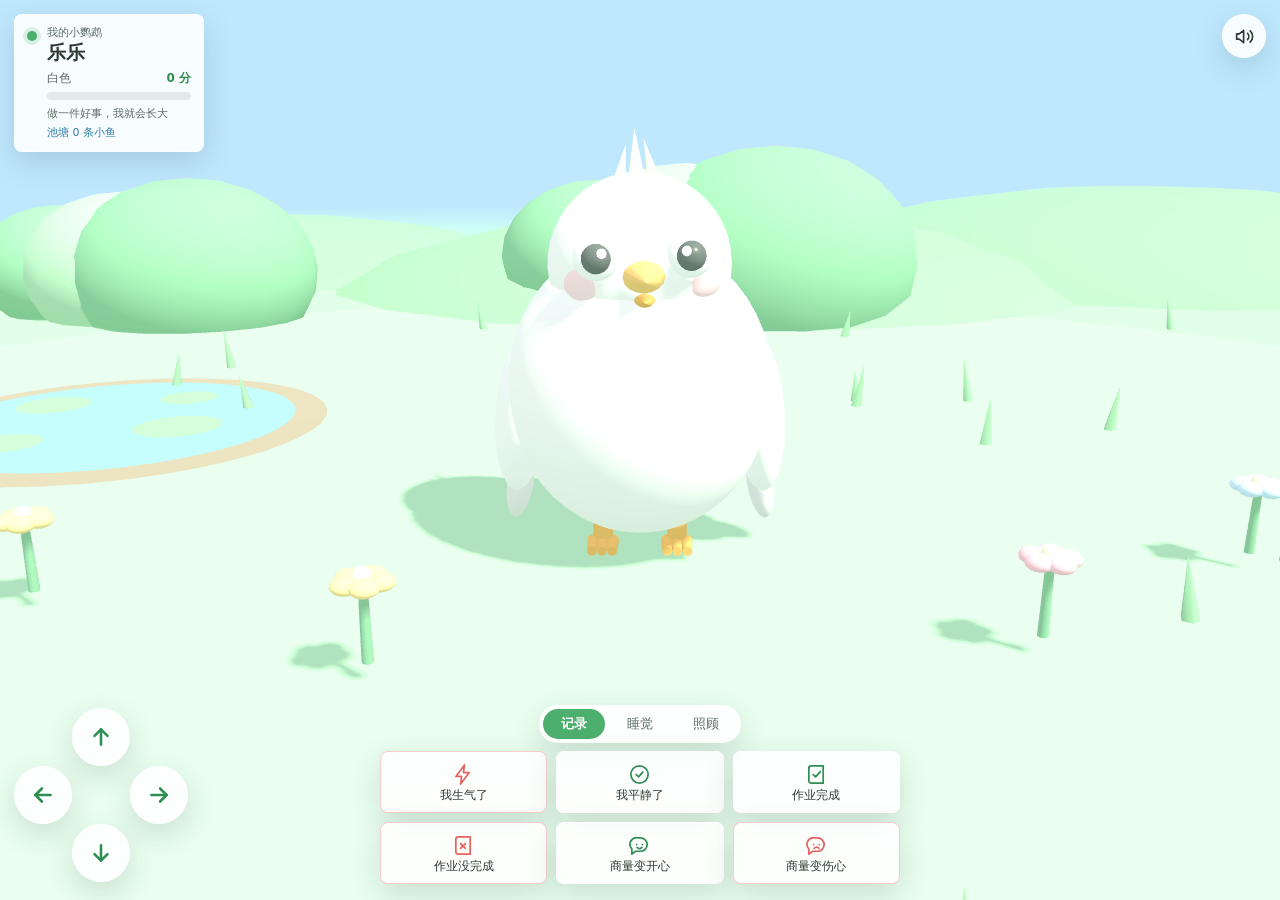
==== commit c0c9af9b: "Fix pond fish count to derive from score, show fish count, keep fish clear of the parrot" ====
--- a/index.html
+++ b/index.html
@@ -38,6 +38,7 @@
               <div id="growth-fill" class="growth-fill"></div>
             </div>
             <p id="growth-hint" class="growth-hint">做一件好事，我就会长大</p>
+            <p id="pond-hint" class="pond-hint">池塘 0 条小鱼</p>
           </div>
         </section>
 
--- a/styles.css
+++ b/styles.css
@@ -157,6 +157,13 @@
   font-size: 11px;
   line-height: 1.4;
   color: var(--ink-soft);
+}
+
+.pond-hint {
+  margin: 4px 0 0;
+  font-size: 11px;
+  line-height: 1.4;
+  color: #2f7fa8;
 }
 
 .revive-box {
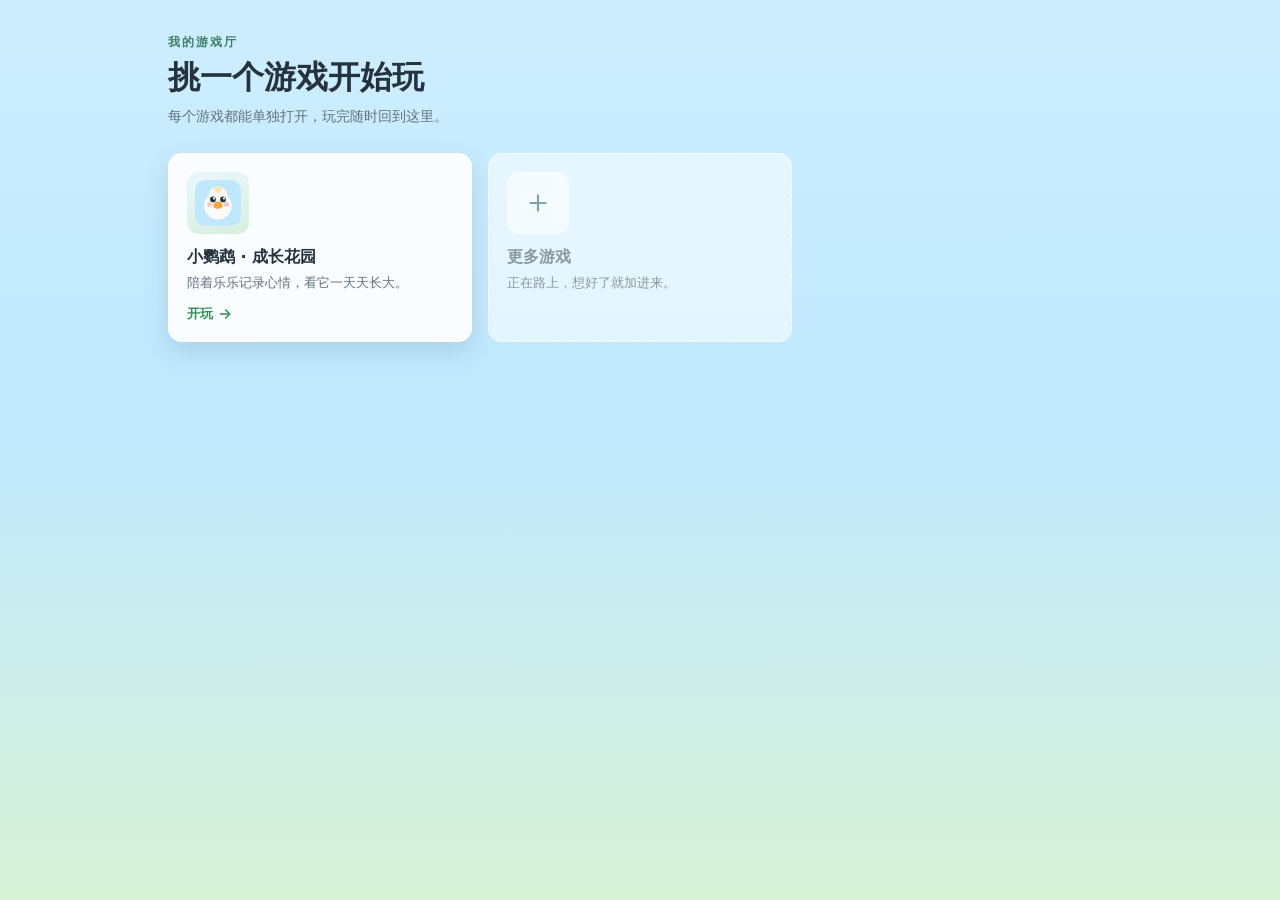
==== commit e6fac730: "把首页改成九宫格游戏大厅，小鹦鹉迁入 games/parrot/，并新增 AGENTS.md 约定游戏归属判定与改完自动提交" ====
--- a/index.html
+++ b/index.html
@@ -4,277 +4,58 @@
     <meta charset="UTF-8" />
     <meta name="viewport" content="width=device-width, initial-scale=1, viewport-fit=cover" />
     <meta name="theme-color" content="#bfe8ff" />
-    <meta name="description" content="一只会陪你管理情绪和学习的小鹦鹉。" />
+    <meta name="description" content="我的小游戏厅：挑一个游戏开始玩。" />
     <link rel="icon" href="./favicon.svg" type="image/svg+xml" />
-    <title>小鹦鹉 · 成长花园</title>
-    <link rel="stylesheet" href="./styles.css" />
+    <title>我的游戏厅</title>
+    <link rel="stylesheet" href="./lobby.css" />
   </head>
   <body>
-    <main id="app">
-      <canvas id="scene" aria-label="3D 小鹦鹉"></canvas>
-
-      <div id="loading" class="loading" role="status">
-        <div class="loading-bird" aria-hidden="true"></div>
-        <p>小鹦鹉正在飞来...</p>
-      </div>
-
-      <div id="fallback" class="fallback" hidden>
-        <h2>小鹦鹉飞不动了</h2>
-        <p>这个浏览器好像打不开 3D。换一个浏览器，或者用手机、平板再试试。</p>
-      </div>
-
-      <header class="hud">
-        <section class="pet-status" aria-label="小鹦鹉状态">
-          <span class="status-dot" aria-hidden="true"></span>
-          <div class="status-copy">
-            <p class="eyebrow">我的小鹦鹉</p>
-            <h1 id="pet-name">乐乐</h1>
-
-            <div class="growth-row">
-              <span id="level-text">白色</span>
-              <strong id="score-text">0 分</strong>
-            </div>
-            <div class="growth-track" aria-hidden="true">
-              <div id="growth-fill" class="growth-fill"></div>
-            </div>
-            <p id="growth-hint" class="growth-hint">做一件好事，我就会长大</p>
-            <p id="pond-hint" class="pond-hint">池塘 0 条小鱼</p>
-          </div>
-        </section>
-
-        <button
-          id="sound-toggle"
-          class="icon-button"
-          type="button"
-          aria-label="关闭声音"
-          aria-pressed="true"
-        >
-          <svg viewBox="0 0 24 24" aria-hidden="true" class="icon-on">
-            <path d="M11 5 6 9H3v6h3l5 4V5Z"></path>
-            <path d="M15.5 8.5a5 5 0 0 1 0 7"></path>
-            <path d="M18.5 5.5a9 9 0 0 1 0 13"></path>
-          </svg>
-          <svg viewBox="0 0 24 24" aria-hidden="true" class="icon-off">
-            <path d="M11 5 6 9H3v6h3l5 4V5Z"></path>
-            <path d="m16 9 5 6"></path>
-            <path d="m21 9-5 6"></path>
-          </svg>
-        </button>
+    <main class="lobby">
+      <header class="lobby-header">
+        <p class="eyebrow">我的游戏厅</p>
+        <h1>挑一个游戏开始玩</h1>
+        <p class="lobby-sub">每个游戏都能单独打开，玩完随时回到这里。</p>
       </header>
 
-      <p id="speech" class="speech" role="status" aria-live="polite"></p>
-      <p id="interaction-hint" class="interaction-hint">点一点小鹦鹉，陪陪它</p>
+      <!--
+        新增游戏：在下面 .game-grid 里加一个 <a class="game-card">，
+        并把 games/<目录>/ 建好。字段约定见 AGENTS.md。
+      -->
+      <ul class="game-grid">
+        <li>
+          <a class="game-card" href="./games/parrot/index.html">
+            <span class="card-cover" aria-hidden="true">
+              <img src="./favicon.svg" alt="" width="64" height="64" />
+            </span>
+            <span class="card-body">
+              <span class="card-title">小鹦鹉 · 成长花园</span>
+              <span class="card-desc">陪着乐乐记录心情，看它一天天长大。</span>
+            </span>
+            <span class="card-go" aria-hidden="true">
+              开玩
+              <svg viewBox="0 0 24 24">
+                <path d="M5 12h14"></path>
+                <path d="m13 6 6 6-6 6"></path>
+              </svg>
+            </span>
+          </a>
+        </li>
 
-      <div class="dpad" role="group" aria-label="带乐乐飞">
-        <button id="move-forward" class="move-button dpad-up" type="button" aria-label="向前飞">
-          <svg viewBox="0 0 24 24" aria-hidden="true">
-            <path d="M12 19V5"></path>
-            <path d="m6 11 6-6 6 6"></path>
-          </svg>
-        </button>
-        <button id="move-left" class="move-button dpad-left" type="button" aria-label="向左飞">
-          <svg viewBox="0 0 24 24" aria-hidden="true">
-            <path d="M19 12H5"></path>
-            <path d="m11 6-6 6 6 6"></path>
-          </svg>
-        </button>
-        <button id="move-right" class="move-button dpad-right" type="button" aria-label="向右飞">
-          <svg viewBox="0 0 24 24" aria-hidden="true">
-            <path d="M5 12h14"></path>
-            <path d="m13 6 6 6-6 6"></path>
-          </svg>
-        </button>
-        <button id="move-back" class="move-button dpad-down" type="button" aria-label="向后飞">
-          <svg viewBox="0 0 24 24" aria-hidden="true">
-            <path d="M12 5v14"></path>
-            <path d="m6 13 6 6 6-6"></path>
-          </svg>
-        </button>
-      </div>
-
-      <section id="anger-panel" class="anger-panel" hidden aria-live="polite">
-        <div class="anger-top">
-          <span class="anger-label">深呼吸</span>
-          <strong id="anger-time">0:00</strong>
-        </div>
-        <p id="anger-hint" class="anger-hint">5 分钟内平静下来，我就会变回来</p>
-        <button id="calm-button" class="calm-button" type="button">我平静了</button>
-      </section>
-
-      <footer class="dock" aria-label="和小鹦鹉一起记录">
-        <div class="dock-tabs" role="tablist" aria-label="切换面板">
-          <button
-            class="dock-tab is-active"
-            type="button"
-            role="tab"
-            aria-selected="true"
-            data-tab="score"
-          >
-            记录
-          </button>
-          <button
-            class="dock-tab"
-            type="button"
-            role="tab"
-            aria-selected="false"
-            data-tab="sleep"
-          >
-            睡觉
-          </button>
-          <button
-            class="dock-tab"
-            type="button"
-            role="tab"
-            aria-selected="false"
-            data-tab="care"
-          >
-            照顾
-          </button>
-        </div>
-
-        <div class="dock-panel" data-panel="score">
-          <button class="score-button is-bad" type="button" data-action="angry">
-            <svg viewBox="0 0 24 24" aria-hidden="true">
-              <path d="M13 2 4 14h6l-1 8 9-12h-6l1-8Z"></path>
-            </svg>
-            <span>我生气了</span>
-          </button>
-
-          <button class="score-button is-good" type="button" data-action="calm">
-            <svg viewBox="0 0 24 24" aria-hidden="true">
-              <path d="M12 21a9 9 0 1 0 0-18 9 9 0 0 0 0 18Z"></path>
-              <path d="m8.5 12 2.5 2.5 4.5-5"></path>
-            </svg>
-            <span>我平静了</span>
-          </button>
-
-          <button class="score-button is-good" type="button" data-action="homework-done">
-            <svg viewBox="0 0 24 24" aria-hidden="true">
-              <path d="M4 5.5A2.5 2.5 0 0 1 6.5 3H19v18H6.5A2.5 2.5 0 0 1 4 18.5v-13Z"></path>
-              <path d="m8.5 12 2.5 2.5 5-5.5"></path>
-            </svg>
-            <span>作业完成</span>
-          </button>
-
-          <button class="score-button is-bad" type="button" data-action="homework-missed">
-            <svg viewBox="0 0 24 24" aria-hidden="true">
-              <path d="M4 5.5A2.5 2.5 0 0 1 6.5 3H19v18H6.5A2.5 2.5 0 0 1 4 18.5v-13Z"></path>
-              <path d="m9 10 5 5"></path>
-              <path d="m14 10-5 5"></path>
-            </svg>
-            <span>作业没完成</span>
-          </button>
-
-          <button class="score-button is-good" type="button" data-action="talk-happy">
-            <svg viewBox="0 0 24 24" aria-hidden="true">
-              <path d="M20 11a7 7 0 0 1-7 7H8l-4 3v-5.5A7 7 0 0 1 11 4h2a7 7 0 0 1 7 7Z"></path>
-              <path d="M9 11h.01"></path>
-              <path d="M15 11h.01"></path>
-              <path d="M9.5 14c1.5 1.5 3.5 1.5 5 0"></path>
-            </svg>
-            <span>商量变开心</span>
-          </button>
-
-          <button class="score-button is-bad" type="button" data-action="talk-sad">
-            <svg viewBox="0 0 24 24" aria-hidden="true">
-              <path d="M20 11a7 7 0 0 1-7 7H8l-4 3v-5.5A7 7 0 0 1 11 4h2a7 7 0 0 1 7 7Z"></path>
-              <path d="M9 11h.01"></path>
-              <path d="M15 11h.01"></path>
-              <path d="M9.5 15c1.5-1.5 3.5-1.5 5 0"></path>
-            </svg>
-            <span>商量变伤心</span>
-          </button>
-        </div>
-
-        <div class="dock-panel" data-panel="sleep" hidden>
-          <button class="score-button is-bad" type="button" data-action="sleep-drag">
-            <svg viewBox="0 0 24 24" aria-hidden="true">
-              <path d="M12 21a9 9 0 1 0 0-18 9 9 0 0 0 0 18Z"></path>
-              <path d="M12 7.5V12l3 2"></path>
-            </svg>
-            <span>睡前事情拖拉</span>
-          </button>
-
-          <button class="score-button is-bad" type="button" data-action="sleep-wake">
-            <svg viewBox="0 0 24 24" aria-hidden="true">
-              <path d="M3 10.5 12 3l9 7.5"></path>
-              <path d="M5 9.5V20h14V9.5"></path>
-              <path d="M9 20v-5h6v5"></path>
-            </svg>
-            <span>半夜醒来</span>
-          </button>
-
-          <button class="score-button is-bad" type="button" data-action="sleep-chat">
-            <svg viewBox="0 0 24 24" aria-hidden="true">
-              <path d="M20 10a6 6 0 0 1-6 6H8l-4 3v-5.5A6 6 0 0 1 10 4h4a6 6 0 0 1 6 6Z"></path>
-              <path d="M9 10h.01"></path>
-              <path d="M12 13h.01"></path>
-              <path d="M15 10h.01"></path>
-            </svg>
-            <span>半夜和妹妹聊天</span>
-          </button>
-
-          <button class="score-button is-good" type="button" data-action="sleep-good">
-            <svg viewBox="0 0 24 24" aria-hidden="true">
-              <path d="M20 14.5A8 8 0 0 1 9.5 4a8 8 0 1 0 10.5 10.5Z"></path>
-              <path d="m16.5 7 .9 1.9 2.1.3-1.5 1.4.4 2-1.9-1-1.9 1 .4-2-1.5-1.4 2.1-.3Z"></path>
-            </svg>
-            <span>睡得香</span>
-          </button>
-
-          <button id="undo-button" class="undo-button" type="button">
-            <svg viewBox="0 0 24 24" aria-hidden="true">
-              <path d="M9 7H5V3"></path>
-              <path d="M5 7a8 8 0 1 1-1 7"></path>
-            </svg>
-            <span>点错了，加回来</span>
-          </button>
-        </div>
-
-        <div class="dock-panel" data-panel="care" hidden>
-          <button class="care-button" type="button" data-action="pat">
-            <svg viewBox="0 0 24 24" aria-hidden="true">
-              <path d="M8 11V5.5a1.5 1.5 0 0 1 3 0V11"></path>
-              <path d="M11 10V4.5a1.5 1.5 0 0 1 3 0V10"></path>
-              <path d="M14 10V6a1.5 1.5 0 0 1 3 0v5"></path>
-              <path d="M8 10.5 6.8 9.3a1.5 1.5 0 0 0-2.3 1.9L7 16a6 6 0 0 0 5.2 3H13a6 6 0 0 0 6-6V9a1.5 1.5 0 0 0-3 0"></path>
-            </svg>
-            <span>摸摸头</span>
-          </button>
-
-          <button class="care-button" type="button" data-action="brush">
-            <svg viewBox="0 0 24 24" aria-hidden="true">
-              <path d="m14.5 4.5 5 5"></path>
-              <path d="m4 20 10.5-10.5"></path>
-              <path d="M11 6.5 15.5 2l6.5 6.5-4.5 4.5"></path>
-              <path d="m4 20 2 .5.5-2"></path>
-            </svg>
-            <span>梳梳毛</span>
-          </button>
-
-          <button class="care-button" type="button" data-action="feed">
-            <svg viewBox="0 0 24 24" aria-hidden="true">
-              <path d="M5 11h14l-1.3 9H6.3L5 11Z"></path>
-              <path d="M8 11V8a4 4 0 0 1 8 0v3"></path>
-              <path d="M9 15h6"></path>
-            </svg>
-            <span>喂一口</span>
-          </button>
-
-          <button class="care-button" type="button" data-action="talk">
-            <svg viewBox="0 0 24 24" aria-hidden="true">
-              <path d="M20 11a7 7 0 0 1-7 7H8l-4 3v-5.5A7 7 0 0 1 11 4h2a7 7 0 0 1 7 7Z"></path>
-              <path d="M9 11h.01"></path>
-              <path d="M13 11h.01"></path>
-              <path d="M17 11h.01"></path>
-            </svg>
-            <span>叫一声</span>
-          </button>
-        </div>
-      </footer>
+        <li>
+          <div class="game-card is-soon" role="note">
+            <span class="card-cover" aria-hidden="true">
+              <svg viewBox="0 0 24 24">
+                <path d="M12 5v14"></path>
+                <path d="M5 12h14"></path>
+              </svg>
+            </span>
+            <span class="card-body">
+              <span class="card-title">更多游戏</span>
+              <span class="card-desc">正在路上，想好了就加进来。</span>
+            </span>
+          </div>
+        </li>
+      </ul>
     </main>
-
-    <script src="./vendor/three.min.js"></script>
-    <script src="./app.js"></script>
   </body>
-</html>
+</html>
--- a/lobby.css
+++ b/lobby.css
@@ -0,0 +1,232 @@
+/* 游戏大厅：根目录首页就是这一页，只放游戏入口，不含任何游戏逻辑。 */
+
+:root {
+  --ink: #26323d;
+  --ink-soft: #64717c;
+  --panel: rgba(255, 255, 255, 0.9);
+  --panel-line: rgba(255, 255, 255, 0.92);
+  --shadow: 0 10px 26px rgba(48, 78, 96, 0.16);
+  --shadow-lift: 0 18px 38px rgba(48, 78, 96, 0.22);
+  --sun: #ffb347;
+  --radius: 14px;
+  --safe-top: env(safe-area-inset-top, 0px);
+  --safe-bottom: env(safe-area-inset-bottom, 0px);
+  --safe-left: env(safe-area-inset-left, 0px);
+  --safe-right: env(safe-area-inset-right, 0px);
+}
+
+* {
+  box-sizing: border-box;
+}
+
+html,
+body {
+  margin: 0;
+  padding: 0;
+  min-height: 100%;
+}
+
+body {
+  font-family: "PingFang SC", "Hiragino Sans GB", "Microsoft YaHei", "Segoe UI",
+    system-ui, sans-serif;
+  color: var(--ink);
+  background: linear-gradient(180deg, #cdeeff 0%, #bfe8ff 46%, #d9f3d8 100%);
+  background-attachment: fixed;
+  -webkit-tap-highlight-color: transparent;
+}
+
+.lobby {
+  width: 100%;
+  max-width: 980px;
+  margin: 0 auto;
+  padding: calc(var(--safe-top) + 34px) calc(var(--safe-right) + 18px)
+    calc(var(--safe-bottom) + 40px) calc(var(--safe-left) + 18px);
+}
+
+.lobby-header {
+  margin: 0 0 26px;
+}
+
+.eyebrow {
+  margin: 0 0 6px;
+  font-size: 12px;
+  font-weight: 700;
+  letter-spacing: 0.16em;
+  color: #3d7f63;
+}
+
+.lobby-header h1 {
+  margin: 0;
+  font-size: clamp(23px, 4.6vw, 32px);
+  line-height: 1.25;
+}
+
+.lobby-sub {
+  margin: 8px 0 0;
+  color: var(--ink-soft);
+  font-size: 14px;
+  line-height: 1.6;
+}
+
+/* ---------- 九宫格 ---------- */
+
+.game-grid {
+  display: grid;
+  grid-template-columns: repeat(auto-fill, minmax(240px, 1fr));
+  gap: 16px;
+  margin: 0;
+  padding: 0;
+  list-style: none;
+}
+
+.game-card {
+  display: flex;
+  flex-direction: column;
+  gap: 12px;
+  height: 100%;
+  padding: 18px;
+  border: 1px solid var(--panel-line);
+  border-radius: var(--radius);
+  background: var(--panel);
+  box-shadow: var(--shadow);
+  color: inherit;
+  text-decoration: none;
+  transition: transform 180ms ease, box-shadow 180ms ease;
+}
+
+a.game-card:hover,
+a.game-card:focus-visible {
+  transform: translateY(-3px);
+  box-shadow: var(--shadow-lift);
+}
+
+a.game-card:focus-visible {
+  outline: 3px solid #4a8fd4;
+  outline-offset: 3px;
+}
+
+a.game-card:active {
+  transform: translateY(-1px) scale(0.99);
+}
+
+.card-cover {
+  display: grid;
+  place-items: center;
+  width: 62px;
+  height: 62px;
+  border-radius: 12px;
+  background: linear-gradient(160deg, #eaf7ff 0%, #d7efdc 100%);
+}
+
+.card-cover img {
+  width: 46px;
+  height: 46px;
+  display: block;
+}
+
+.card-cover svg {
+  width: 26px;
+  height: 26px;
+  fill: none;
+  stroke: #7fa2b0;
+  stroke-width: 2;
+  stroke-linecap: round;
+  stroke-linejoin: round;
+}
+
+.card-body {
+  display: flex;
+  flex-direction: column;
+  gap: 5px;
+  flex: 1;
+}
+
+.card-title {
+  font-size: 16px;
+  font-weight: 700;
+  line-height: 1.35;
+}
+
+.card-desc {
+  color: var(--ink-soft);
+  font-size: 13px;
+  line-height: 1.55;
+}
+
+.card-go {
+  display: inline-flex;
+  align-items: center;
+  gap: 4px;
+  align-self: flex-start;
+  font-size: 13px;
+  font-weight: 700;
+  color: #2f8f52;
+}
+
+.card-go svg {
+  width: 16px;
+  height: 16px;
+  fill: none;
+  stroke: currentColor;
+  stroke-width: 2.1;
+  stroke-linecap: round;
+  stroke-linejoin: round;
+}
+
+/* 占位卡片：还没内容，不做成链接，也不给悬停反馈 */
+.game-card.is-soon {
+  border-style: dashed;
+  background: rgba(255, 255, 255, 0.55);
+  box-shadow: none;
+  cursor: default;
+}
+
+.game-card.is-soon .card-cover {
+  background: rgba(255, 255, 255, 0.6);
+}
+
+.game-card.is-soon .card-title,
+.game-card.is-soon .card-desc {
+  color: #8a97a1;
+}
+
+@media (max-width: 420px) {
+  .game-grid {
+    grid-template-columns: 1fr;
+    gap: 12px;
+  }
+
+  .game-card {
+    flex-direction: row;
+    align-items: center;
+    gap: 14px;
+    padding: 14px;
+  }
+
+  .card-cover {
+    flex: none;
+    width: 54px;
+    height: 54px;
+  }
+
+  .card-cover img {
+    width: 40px;
+    height: 40px;
+  }
+
+  .card-go span,
+  .card-go {
+    font-size: 12px;
+  }
+}
+
+@media (prefers-reduced-motion: reduce) {
+  a.game-card {
+    transition: none;
+  }
+
+  a.game-card:hover,
+  a.game-card:focus-visible {
+    transform: none;
+  }
+}
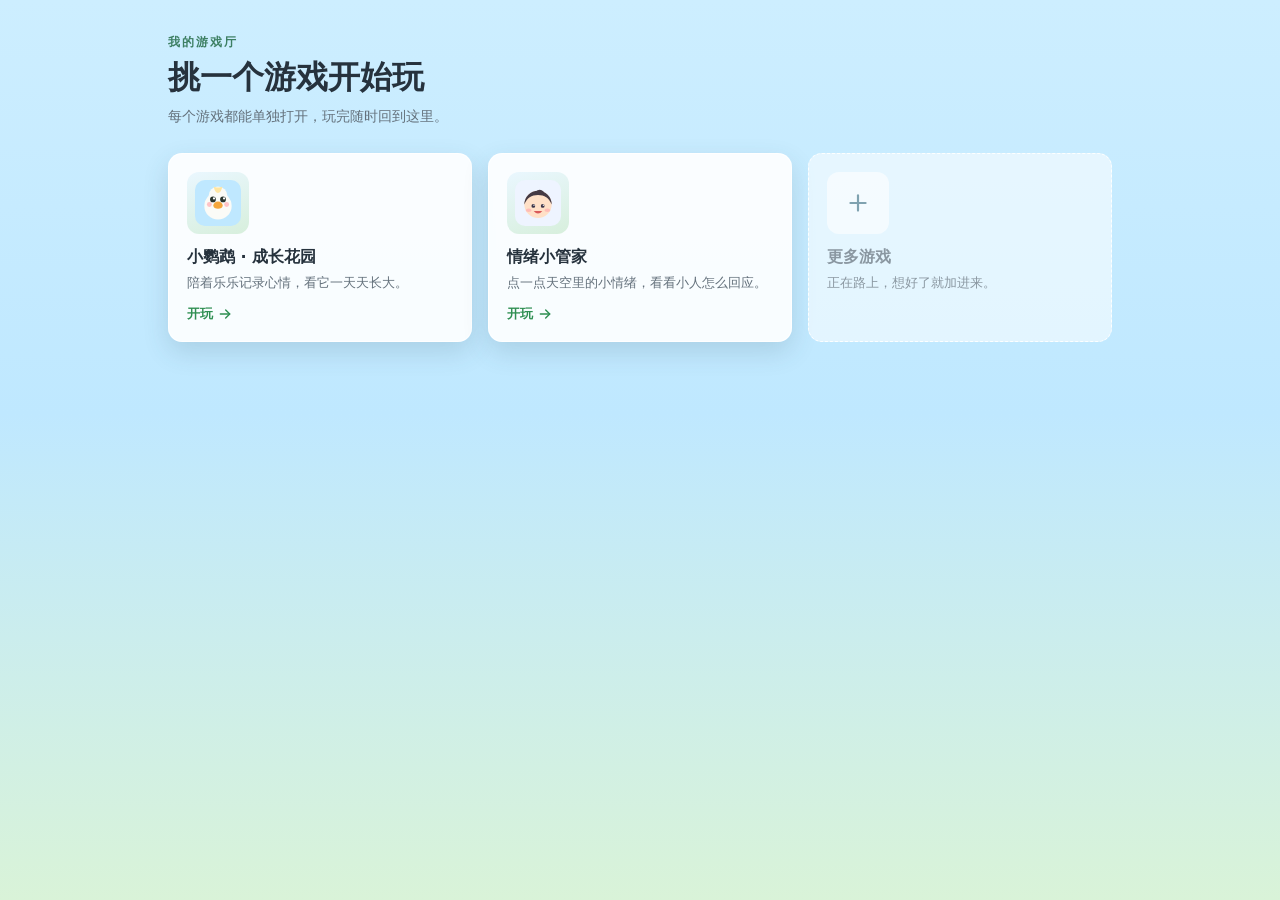
==== commit 75029219: "新增第二个游戏「情绪小管家」：拆成 games/emotion/ 三件套，大厅加入口并登记到 AGENTS.md" ====
--- a/index.html
+++ b/index.html
@@ -42,6 +42,25 @@
         </li>
 
         <li>
+          <a class="game-card" href="./games/emotion/index.html">
+            <span class="card-cover" aria-hidden="true">
+              <img src="./games/emotion/favicon.svg" alt="" width="64" height="64" />
+            </span>
+            <span class="card-body">
+              <span class="card-title">情绪小管家</span>
+              <span class="card-desc">点一点天空里的小情绪，看看小人怎么回应。</span>
+            </span>
+            <span class="card-go" aria-hidden="true">
+              开玩
+              <svg viewBox="0 0 24 24">
+                <path d="M5 12h14"></path>
+                <path d="m13 6 6 6-6 6"></path>
+              </svg>
+            </span>
+          </a>
+        </li>
+
+        <li>
           <div class="game-card is-soon" role="note">
             <span class="card-cover" aria-hidden="true">
               <svg viewBox="0 0 24 24">
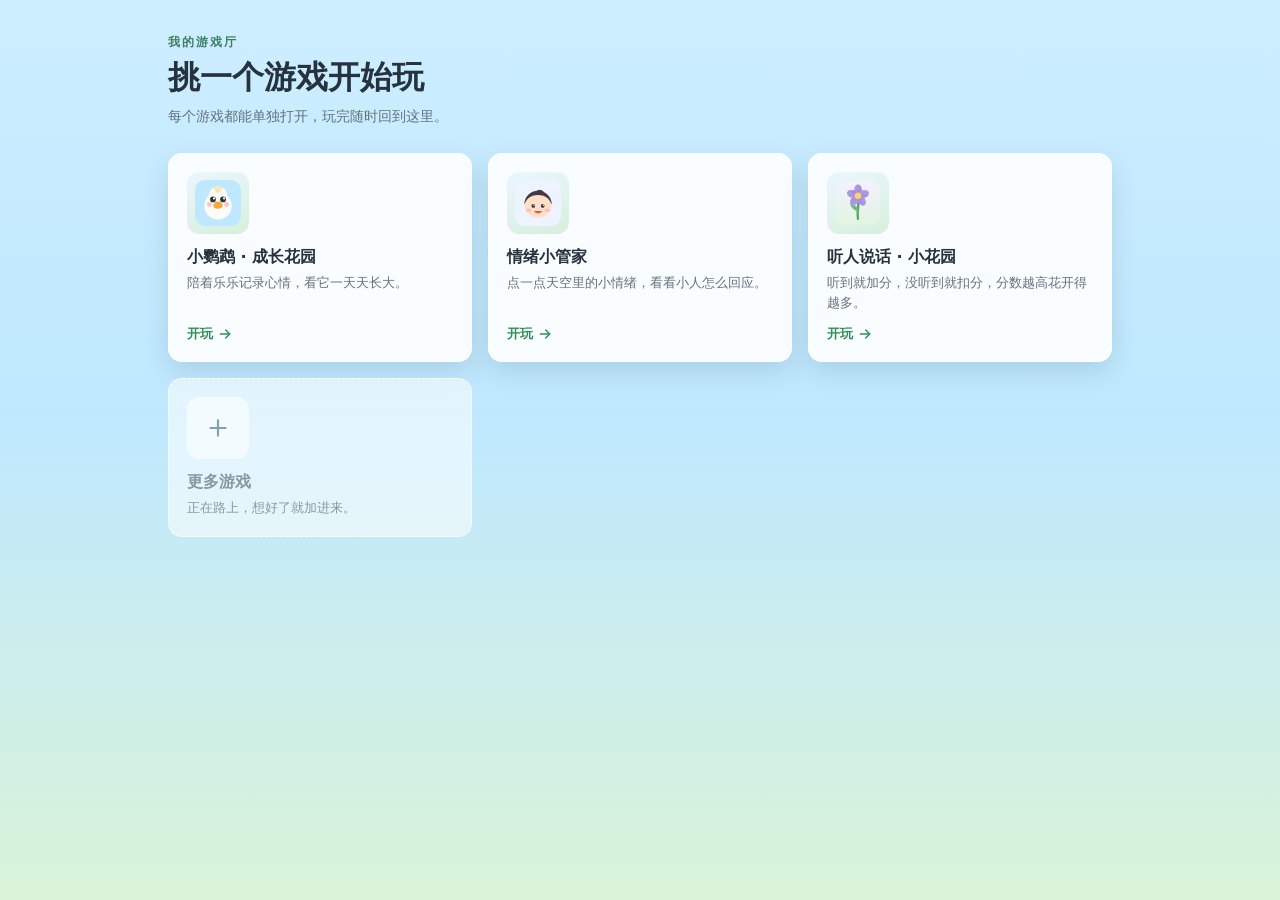
==== commit d7e6a1c0: "新增第三个游戏「听人说话 · 小花园」：紫色加减分按钮 + 随分数生长的花草，大厅加入口" ====
--- a/index.html
+++ b/index.html
@@ -61,6 +61,25 @@
         </li>
 
         <li>
+          <a class="game-card" href="./games/listen-garden/index.html">
+            <span class="card-cover" aria-hidden="true">
+              <img src="./games/listen-garden/favicon.svg" alt="" width="64" height="64" />
+            </span>
+            <span class="card-body">
+              <span class="card-title">听人说话 · 小花园</span>
+              <span class="card-desc">听到就加分，没听到就扣分，分数越高花开得越多。</span>
+            </span>
+            <span class="card-go" aria-hidden="true">
+              开玩
+              <svg viewBox="0 0 24 24">
+                <path d="M5 12h14"></path>
+                <path d="m13 6 6 6-6 6"></path>
+              </svg>
+            </span>
+          </a>
+        </li>
+
+        <li>
           <div class="game-card is-soon" role="note">
             <span class="card-cover" aria-hidden="true">
               <svg viewBox="0 0 24 24">
